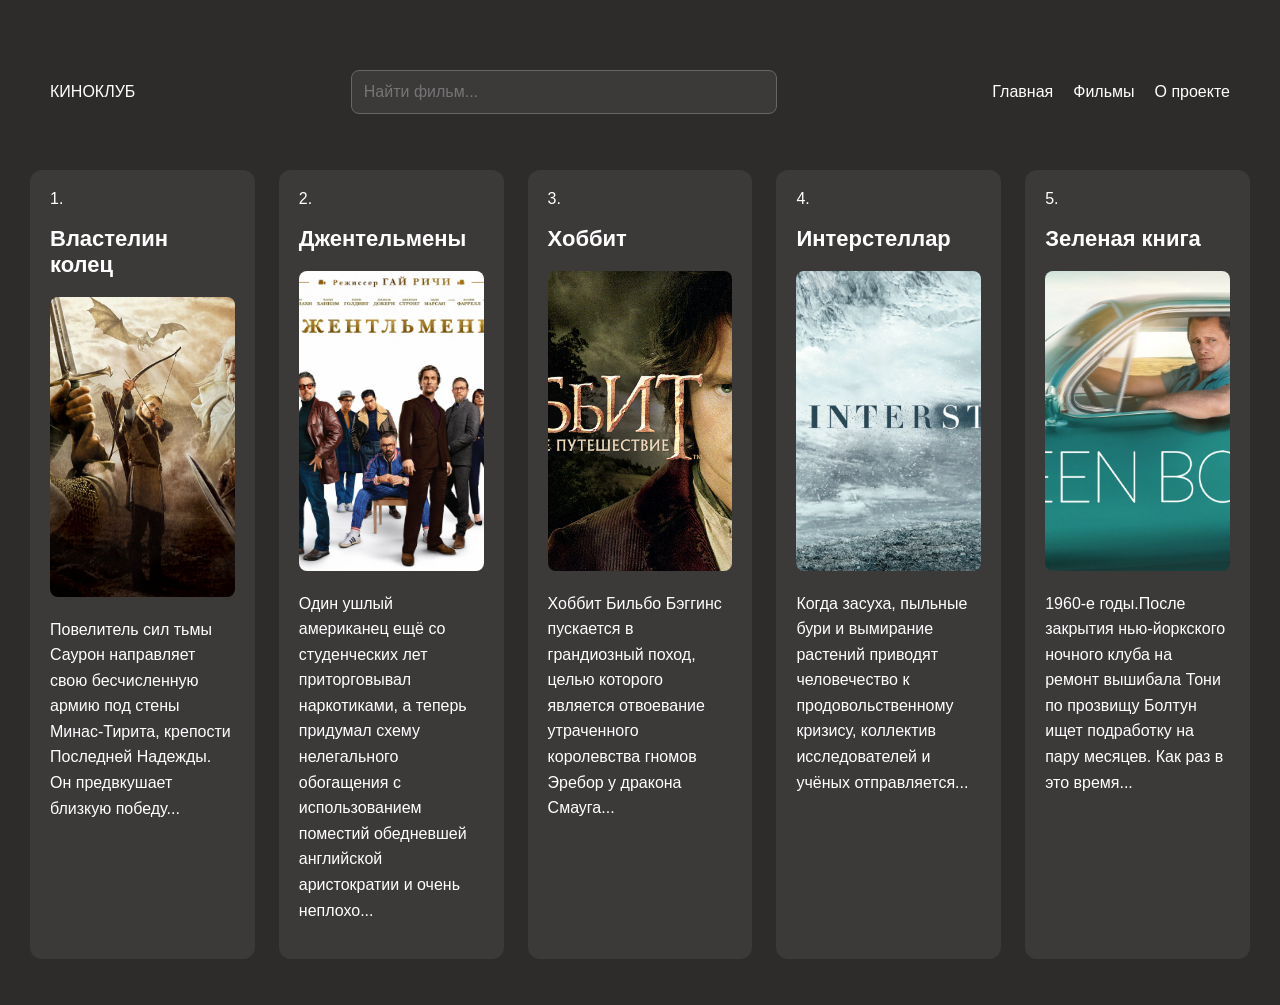
==== index.html @ 5c46c189 "Add page structure" ====
<!DOCTYPE html>
<html lang="en">
<head>
    <meta charset="UTF-8">
    <meta name="viewport" content="width=device-width, initial-scale=1.0">
    <link rel="stylesheet" href="style.css">
    <title>О себе</title>
</head>
<body>  
    <header class="site-header">
    <a class="logo" href="#">КИНОКЛУБ</a>
    <input
            type="text"
            id="search"
            placeholder="Найти фильм..."
        >
    <nav class="navigation">
        <a href="#">Главная</a>
        <a href="#">Фильмы</a>
        <a href="#">О проекте</a>
    </nav>
</header>   
    <div class="list">
        <ol class="topfive">
        <li class="film">
            <h2>Властелин колец</h2>
            <img src="img/ring.jpeg" alt="The Lord of the Ring" class="imgfilm">
            <p>Повелитель сил тьмы Саурон направляет свою бесчисленную армию под стены Минас-Тирита,
                крепости Последней Надежды. Он предвкушает близкую победу...</p>
        </li>

        <li class="film">
            <h2>Джентельмены</h2>
            <img src="img/jentelmen.png" alt="Jentelmen" class="imgfilm">
            <p>Один ушлый американец ещё со студенческих лет приторговывал наркотиками,
                а теперь придумал схему нелегального обогащения с использованием поместий
                обедневшей английской аристократии и очень неплохо...</p>  
        </li>

        <li class="film">
            <h2>Хоббит</h2>
            <img src="img/hobbit.jpeg" alt="Hobbit" class="imgfilm">
            <p>Хоббит Бильбо Бэггинс пускается в грандиозный поход,
                целью которого является отвоевание утраченного королевства гномов Эребор у дракона Смауга...</p>
        </li>
        
        <li class="film">
            <h2>Интерстеллар</h2>
            <img src="img/interstellar.jpeg" alt="Interstellar" class="imgfilm">
            <p>Когда засуха, пыльные бури и вымирание растений приводят человечество к продовольственному кризису,
                коллектив исследователей и учёных отправляется...</p>
        </li>
        
        <li class="film">
            <h2>Зеленая книга</h2>
            <img src="img/greenbook.jpeg" alt="Green Book" class="imgfilm">
            <p>1960-е годы.После закрытия нью-йоркского ночного клуба на ремонт вышибала Тони по прозвищу Болтун ищет подработку на пару месяцев.
                Как раз в это время...</p>
        </li>
        </ol>
        
    </div>
    <script src="script.js"></script>
</body>
</html>
---- style.css ----
body{
    background-color: rgb(46, 43, 43);
    font-family: Arial, sans-serif;
    margin: 0;
    padding: 30px;

}
.site-header {
    display: flex;
    justify-content: space-between;
    align-items: center;
    gap: 20px;
    padding: 20px;
}

.navigation {
    display: flex;
    gap: 20px;
    flex-wrap: wrap;
}

.navigation a,
.logo {
    color: white;
    text-decoration: none;
}
.topfive{
    display: grid;
    grid-template-columns: repeat(5,minmax(0,1fr));
    gap: 24px;
    padding: 0;
    list-style-position: inside;
}
.imgfilm{
    width: 100%;
    height: 300px;
    object-fit: cover;
    border-radius: 8px;
}
p{
    color: rgb(255, 255, 255);
    line-height: 1.6;
}
h2{
    color: rgb(255, 255, 255);
    font-size: 22px;
}
.film{
    color: rgb(255, 255, 255);
    background-color: rgb(60, 57, 57);
    padding: 20px;
    border-radius: 12px;
}
@media (max-width: 1024px) {
    .topfive {
        grid-template-columns: repeat(2, minmax(0, 1fr));
    }
}
@media (max-width: 600px) {
    body {
        padding: 12px;
    }
    .topfive {
        grid-template-columns: 1fr;
        gap: 16px;
    }

    .film {
        padding: 12px;
    }

    .imgfilm {
    display: block;
    width: 100%;
    height: auto;
    max-height: 400px;
    object-fit: contain;
    margin: 10px 0;
}

    h2 {
        font-size: 20px;
    }
}
#search {
    width: 100%;
    max-width: 400px;
    padding: 12px;
    margin: 20px 0;
    border: 1px solid #666;
    border-radius: 8px;
    background-color: #3c3939;
    color: white;
    font-size: 16px;
}
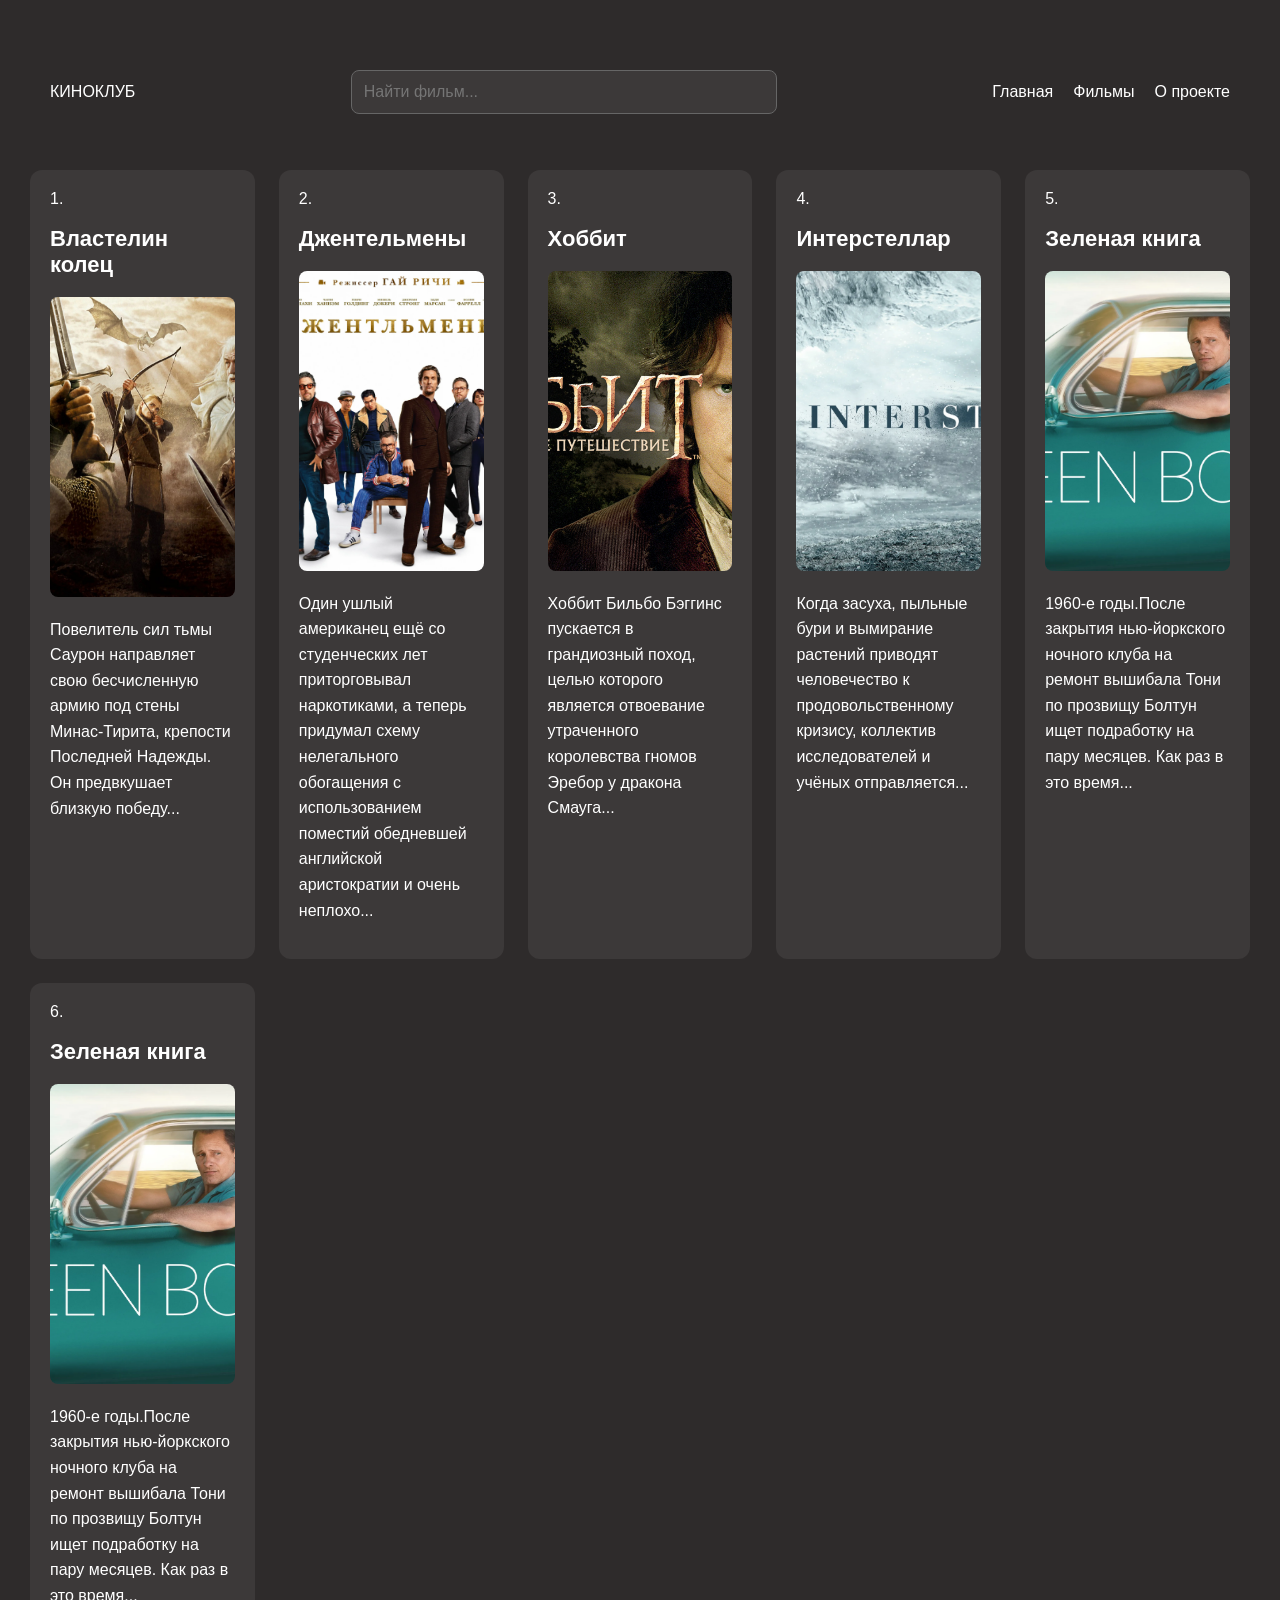
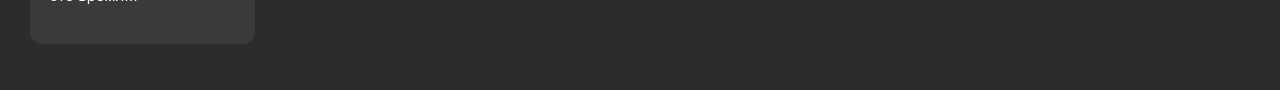
==== commit 19ecada9: "plus one film-cart" ====
--- a/index.html
+++ b/index.html
@@ -57,6 +57,12 @@
             <p>1960-е годы.После закрытия нью-йоркского ночного клуба на ремонт вышибала Тони по прозвищу Болтун ищет подработку на пару месяцев.
                 Как раз в это время...</p>
         </li>
+        <li class="film">
+            <h2>Зеленая книга</h2>
+            <img src="img/greenbook.jpeg" alt="Green Book" class="imgfilm">
+            <p>1960-е годы.После закрытия нью-йоркского ночного клуба на ремонт вышибала Тони по прозвищу Болтун ищет подработку на пару месяцев.
+                Как раз в это время...</p>
+        </li>
         </ol>
         
     </div>
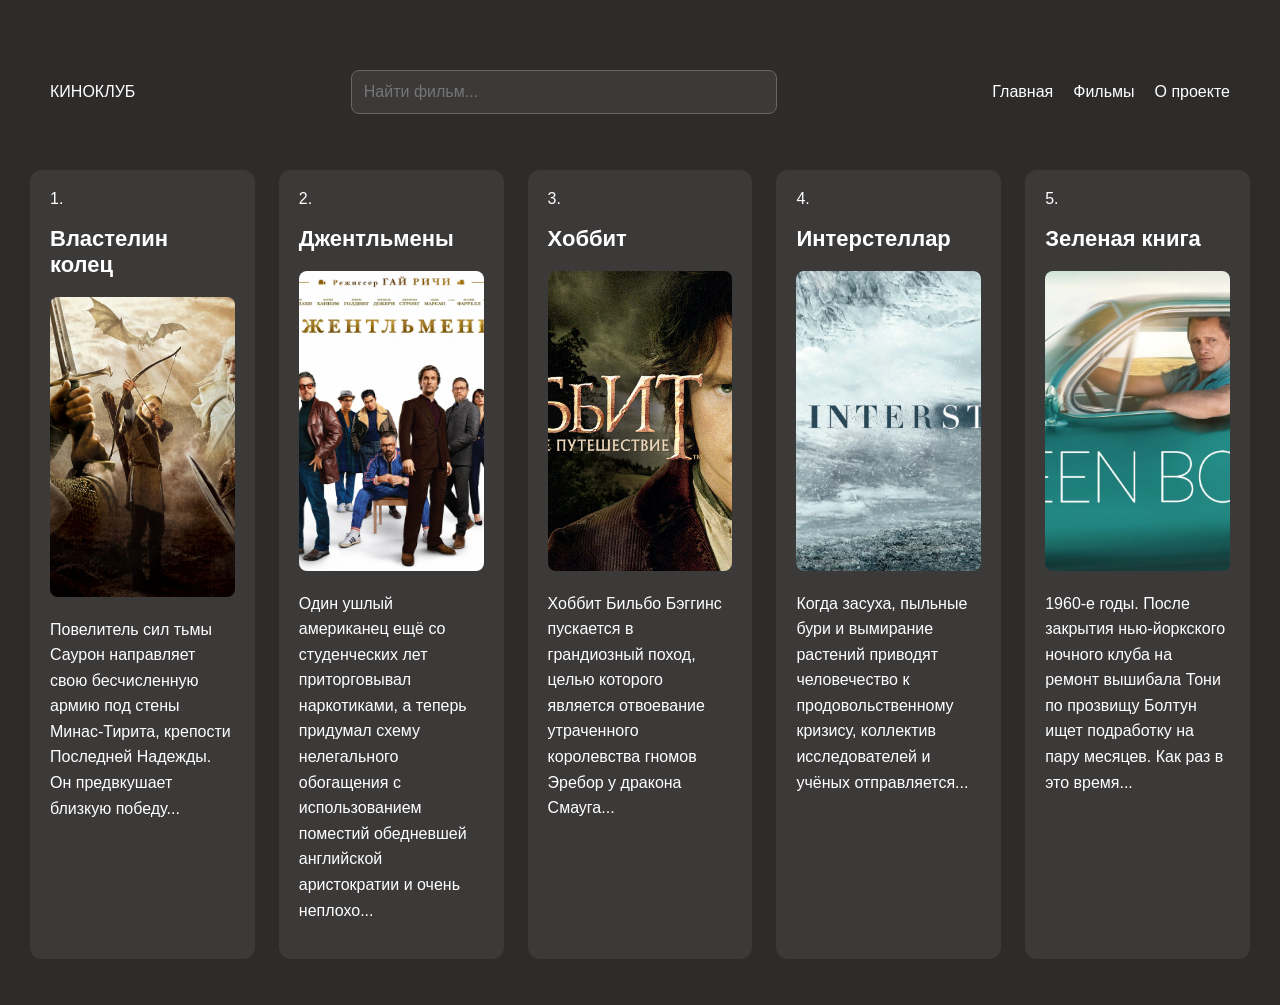
==== commit 445a9e44: "Remove duplicate film" ====
--- a/index.html
+++ b/index.html
@@ -1,10 +1,10 @@
 <!DOCTYPE html>
-<html lang="en">
+<html lang="ru">
 <head>
     <meta charset="UTF-8">
     <meta name="viewport" content="width=device-width, initial-scale=1.0">
     <link rel="stylesheet" href="style.css">
-    <title>О себе</title>
+    <title>KinoClub</title>
 </head>
 <body>  
     <header class="site-header">
@@ -21,7 +21,7 @@
     </nav>
 </header>   
     <div class="list">
-        <ol class="topfive">
+        <ol class="topfiilms">
         <li class="film">
             <h2>Властелин колец</h2>
             <img src="img/ring.jpeg" alt="The Lord of the Ring" class="imgfilm">
@@ -30,7 +30,7 @@
         </li>
 
         <li class="film">
-            <h2>Джентельмены</h2>
+            <h2>Джентльмены</h2>
             <img src="img/jentelmen.png" alt="Jentelmen" class="imgfilm">
             <p>Один ушлый американец ещё со студенческих лет приторговывал наркотиками,
                 а теперь придумал схему нелегального обогащения с использованием поместий
@@ -54,13 +54,7 @@
         <li class="film">
             <h2>Зеленая книга</h2>
             <img src="img/greenbook.jpeg" alt="Green Book" class="imgfilm">
-            <p>1960-е годы.После закрытия нью-йоркского ночного клуба на ремонт вышибала Тони по прозвищу Болтун ищет подработку на пару месяцев.
-                Как раз в это время...</p>
-        </li>
-        <li class="film">
-            <h2>Зеленая книга</h2>
-            <img src="img/greenbook.jpeg" alt="Green Book" class="imgfilm">
-            <p>1960-е годы.После закрытия нью-йоркского ночного клуба на ремонт вышибала Тони по прозвищу Болтун ищет подработку на пару месяцев.
+            <p>1960-е годы. После закрытия нью-йоркского ночного клуба на ремонт вышибала Тони по прозвищу Болтун ищет подработку на пару месяцев.
                 Как раз в это время...</p>
         </li>
         </ol>
--- a/style.css
+++ b/style.css
@@ -24,7 +24,7 @@
     color: white;
     text-decoration: none;
 }
-.topfive{
+.topfiilms {
     display: grid;
     grid-template-columns: repeat(5,minmax(0,1fr));
     gap: 24px;
